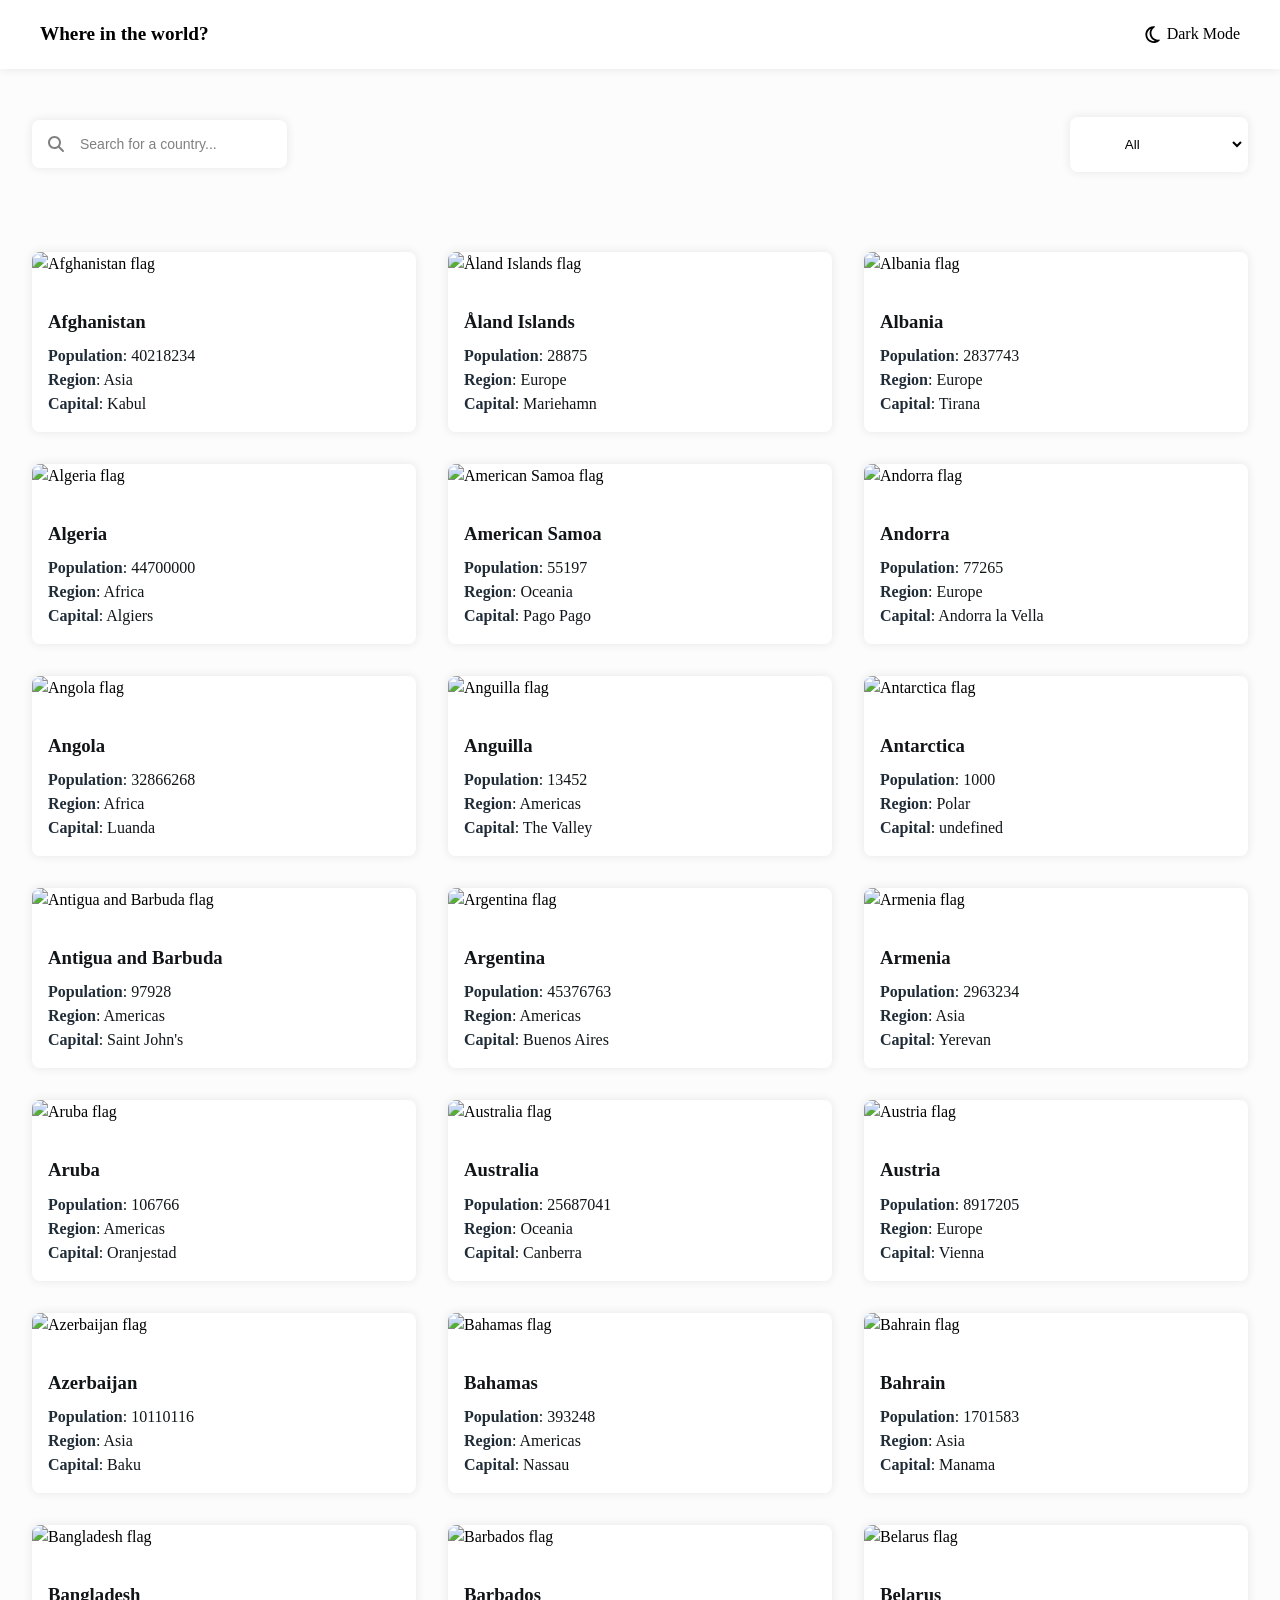
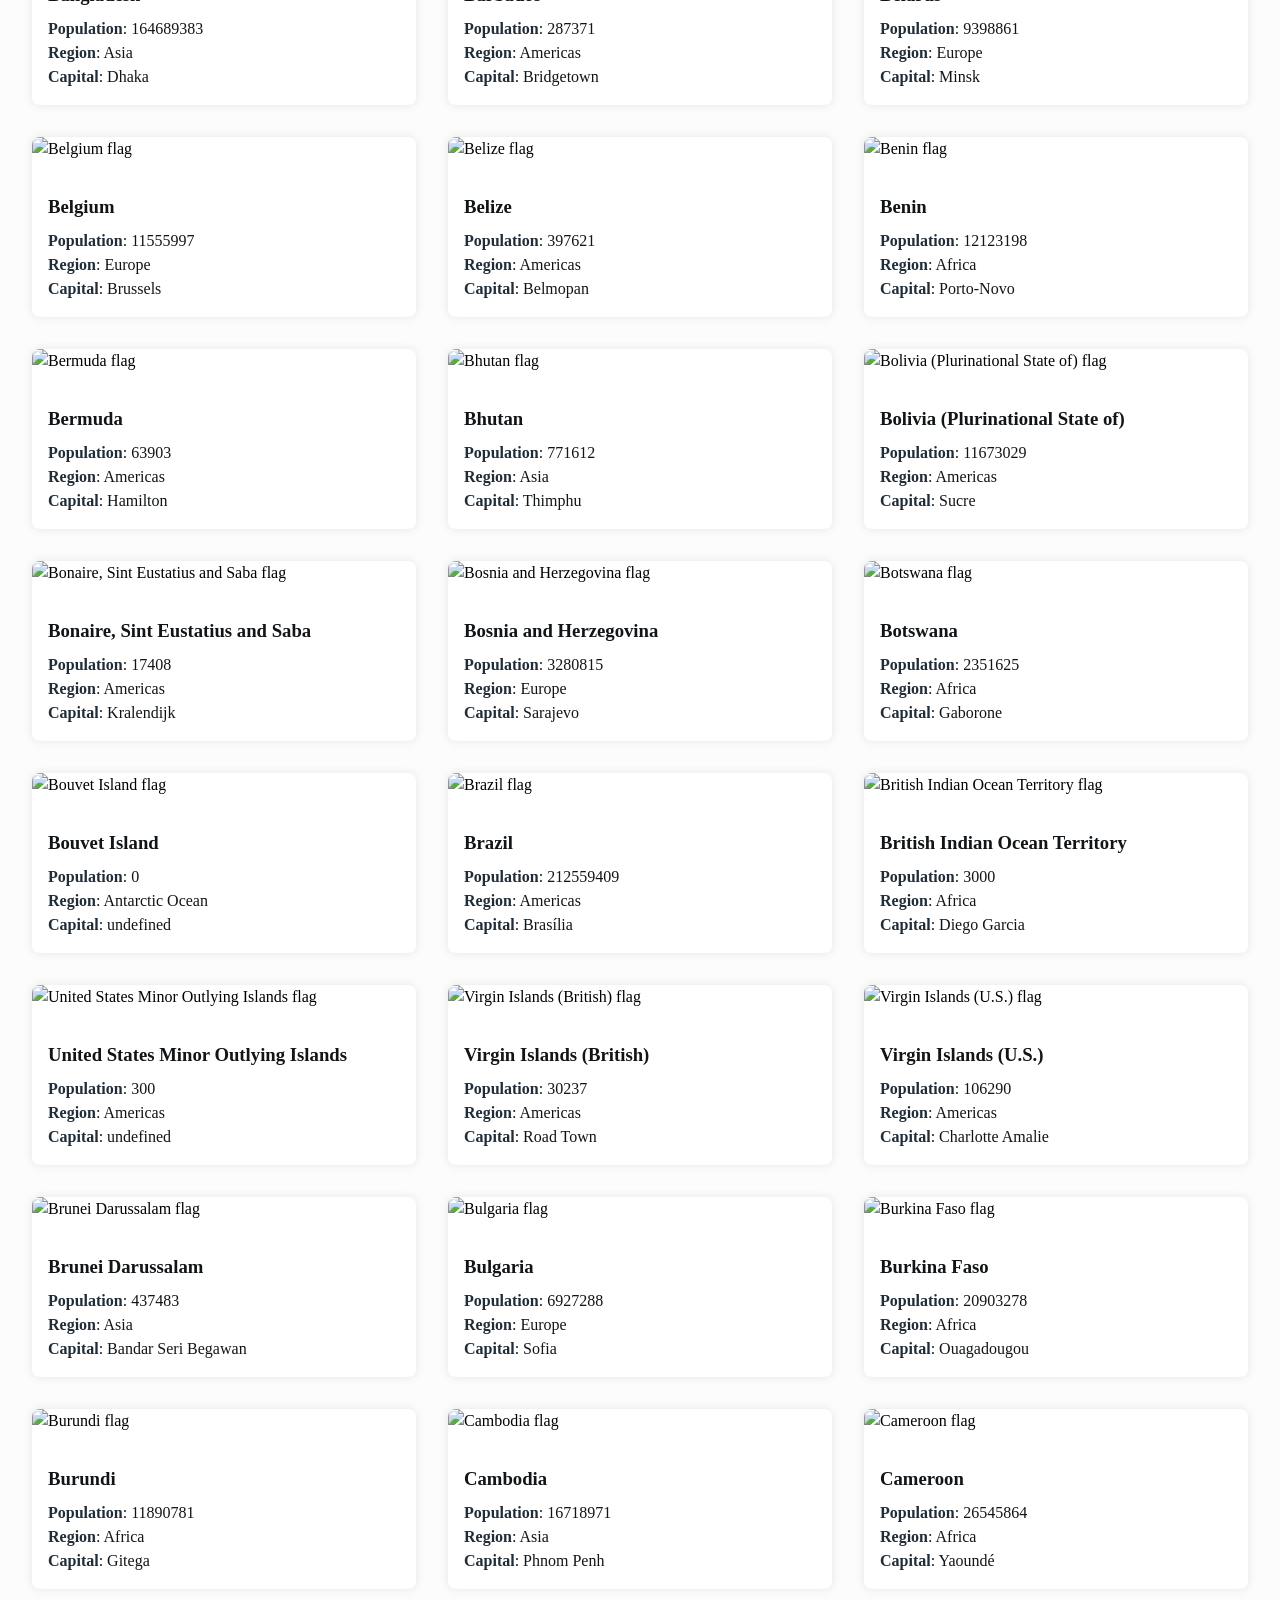
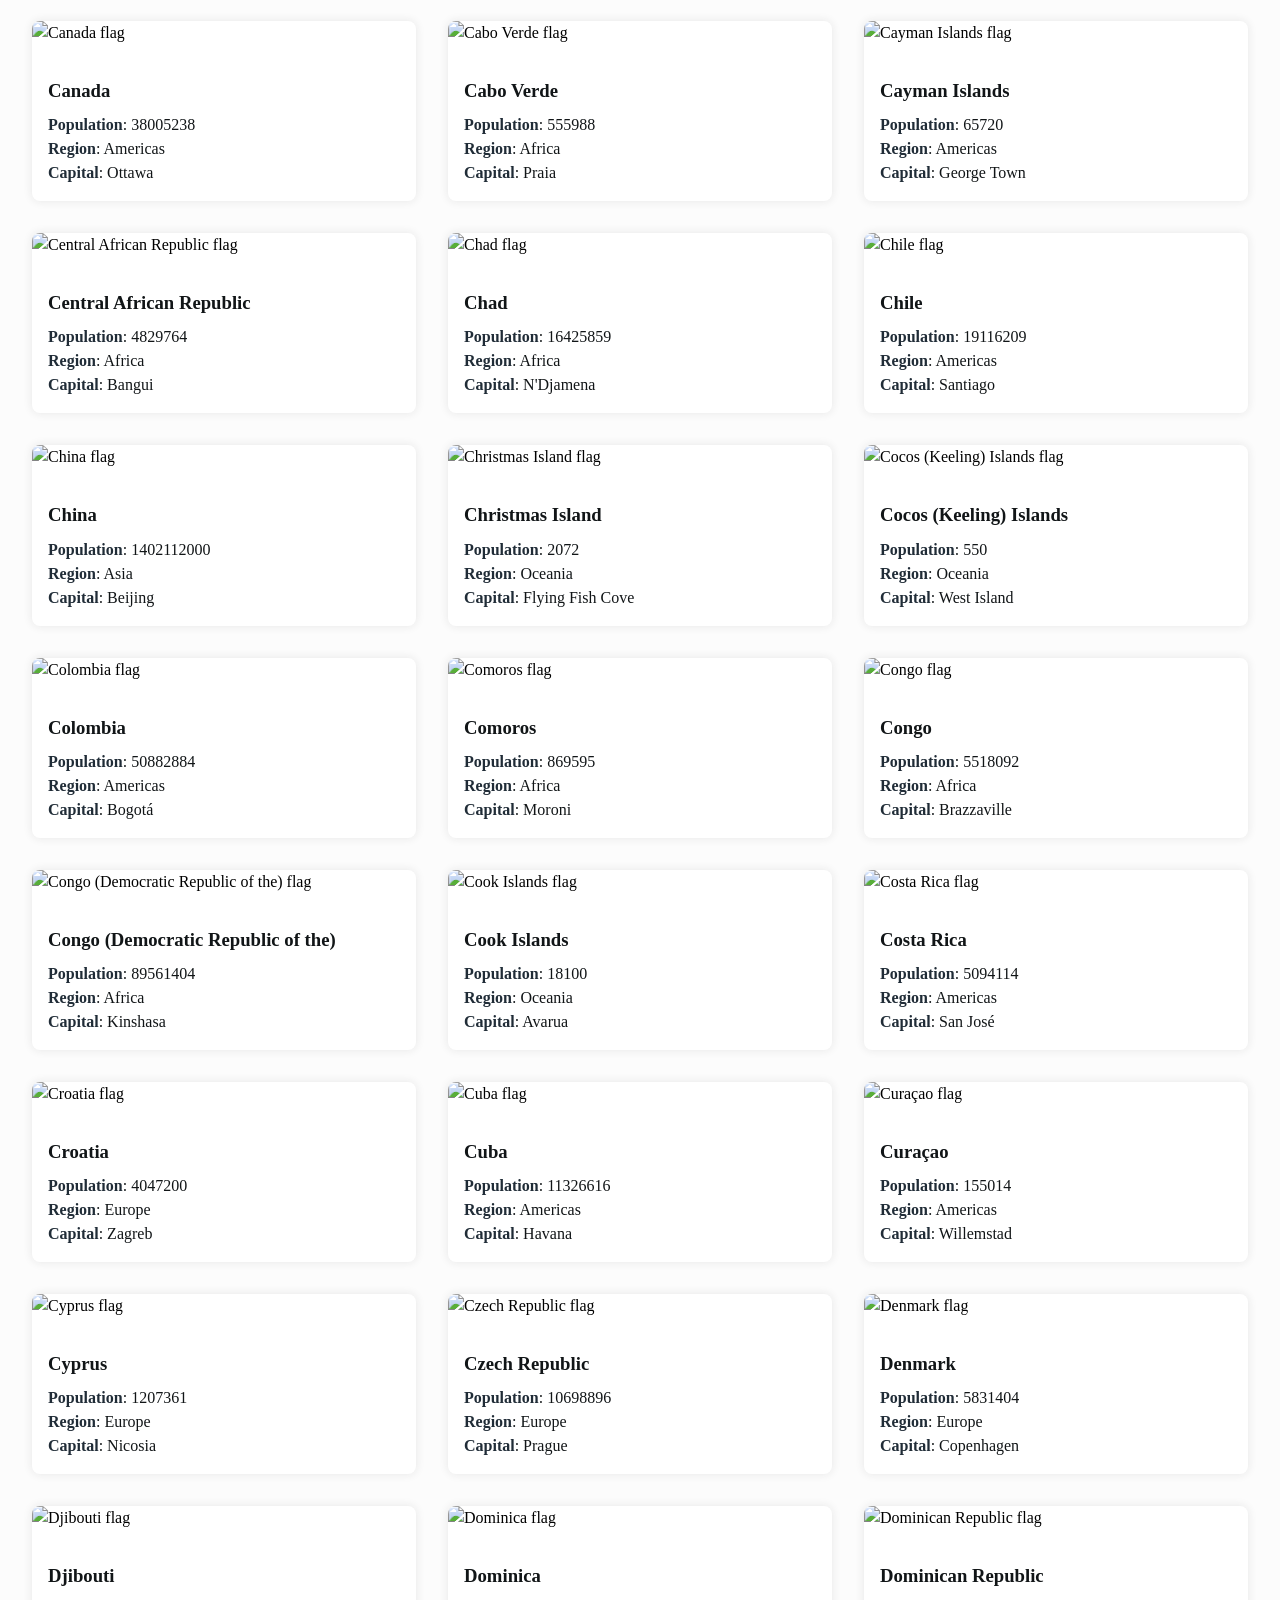
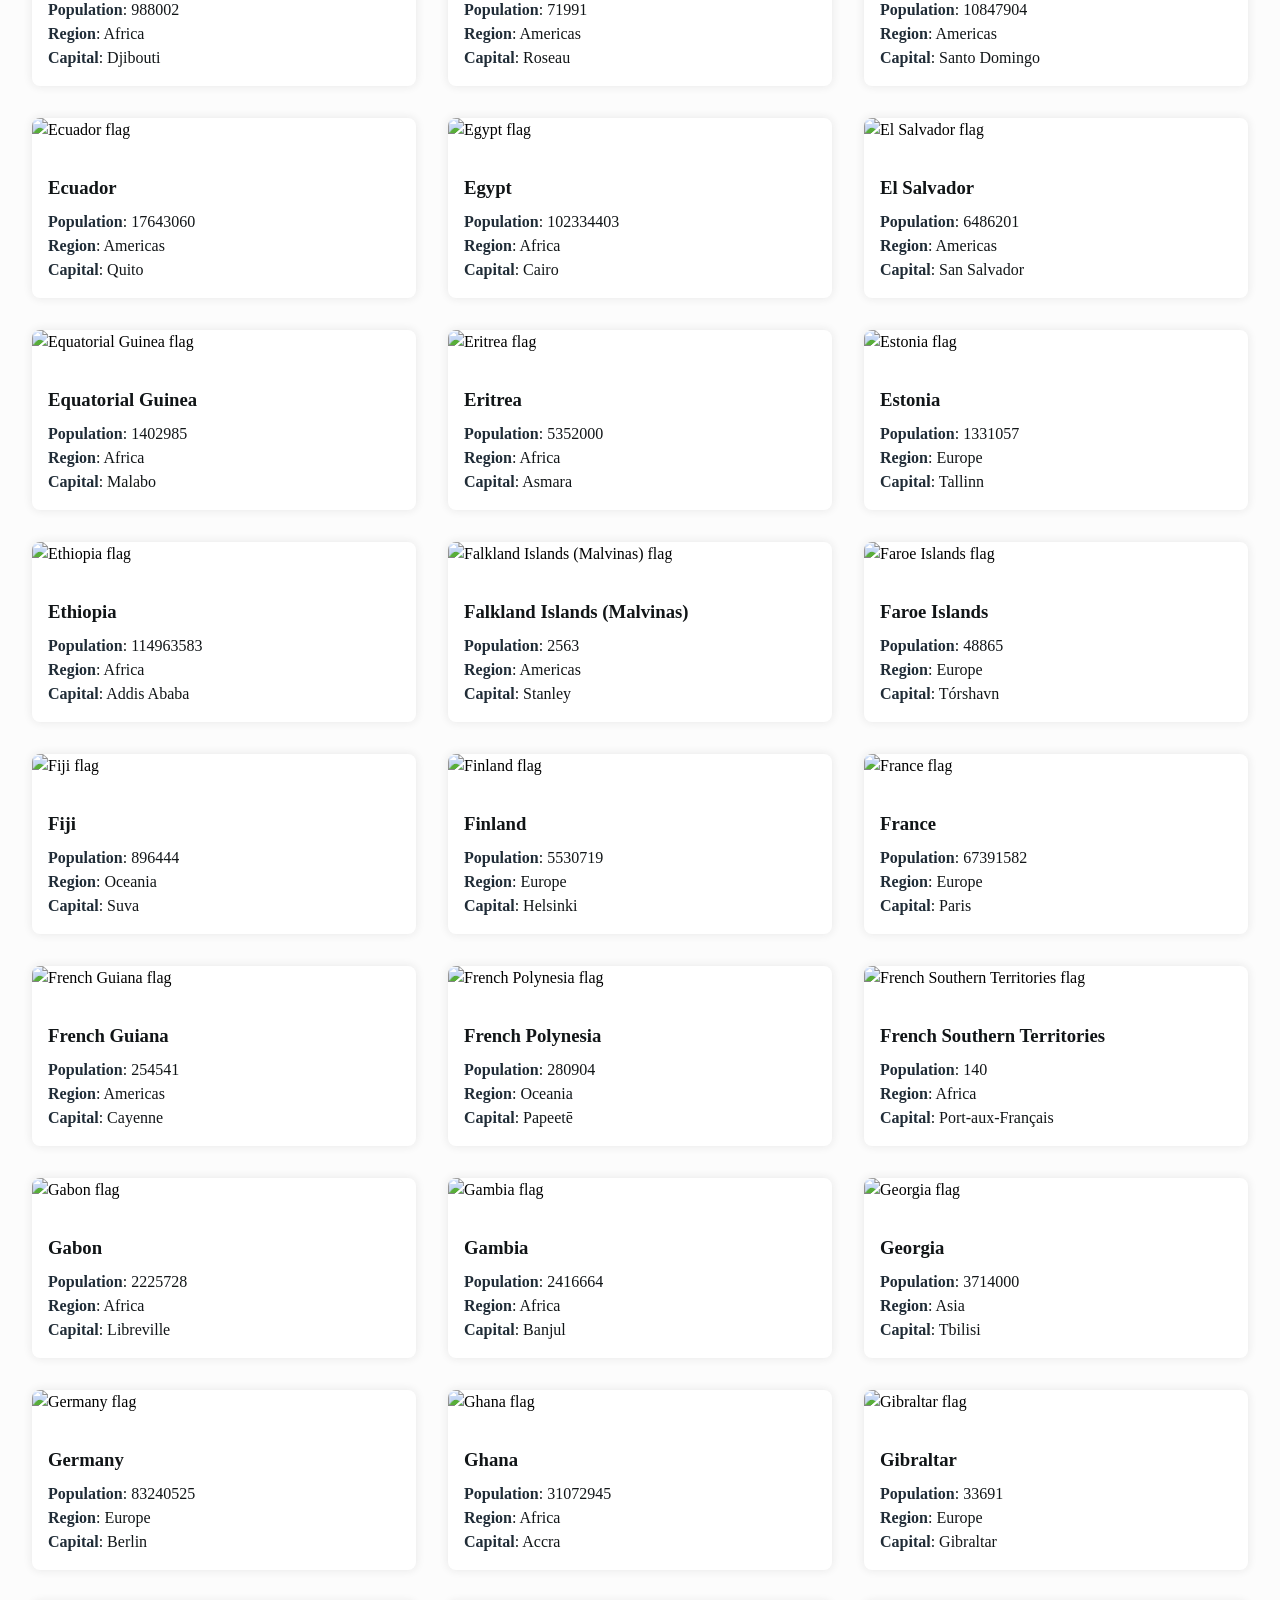
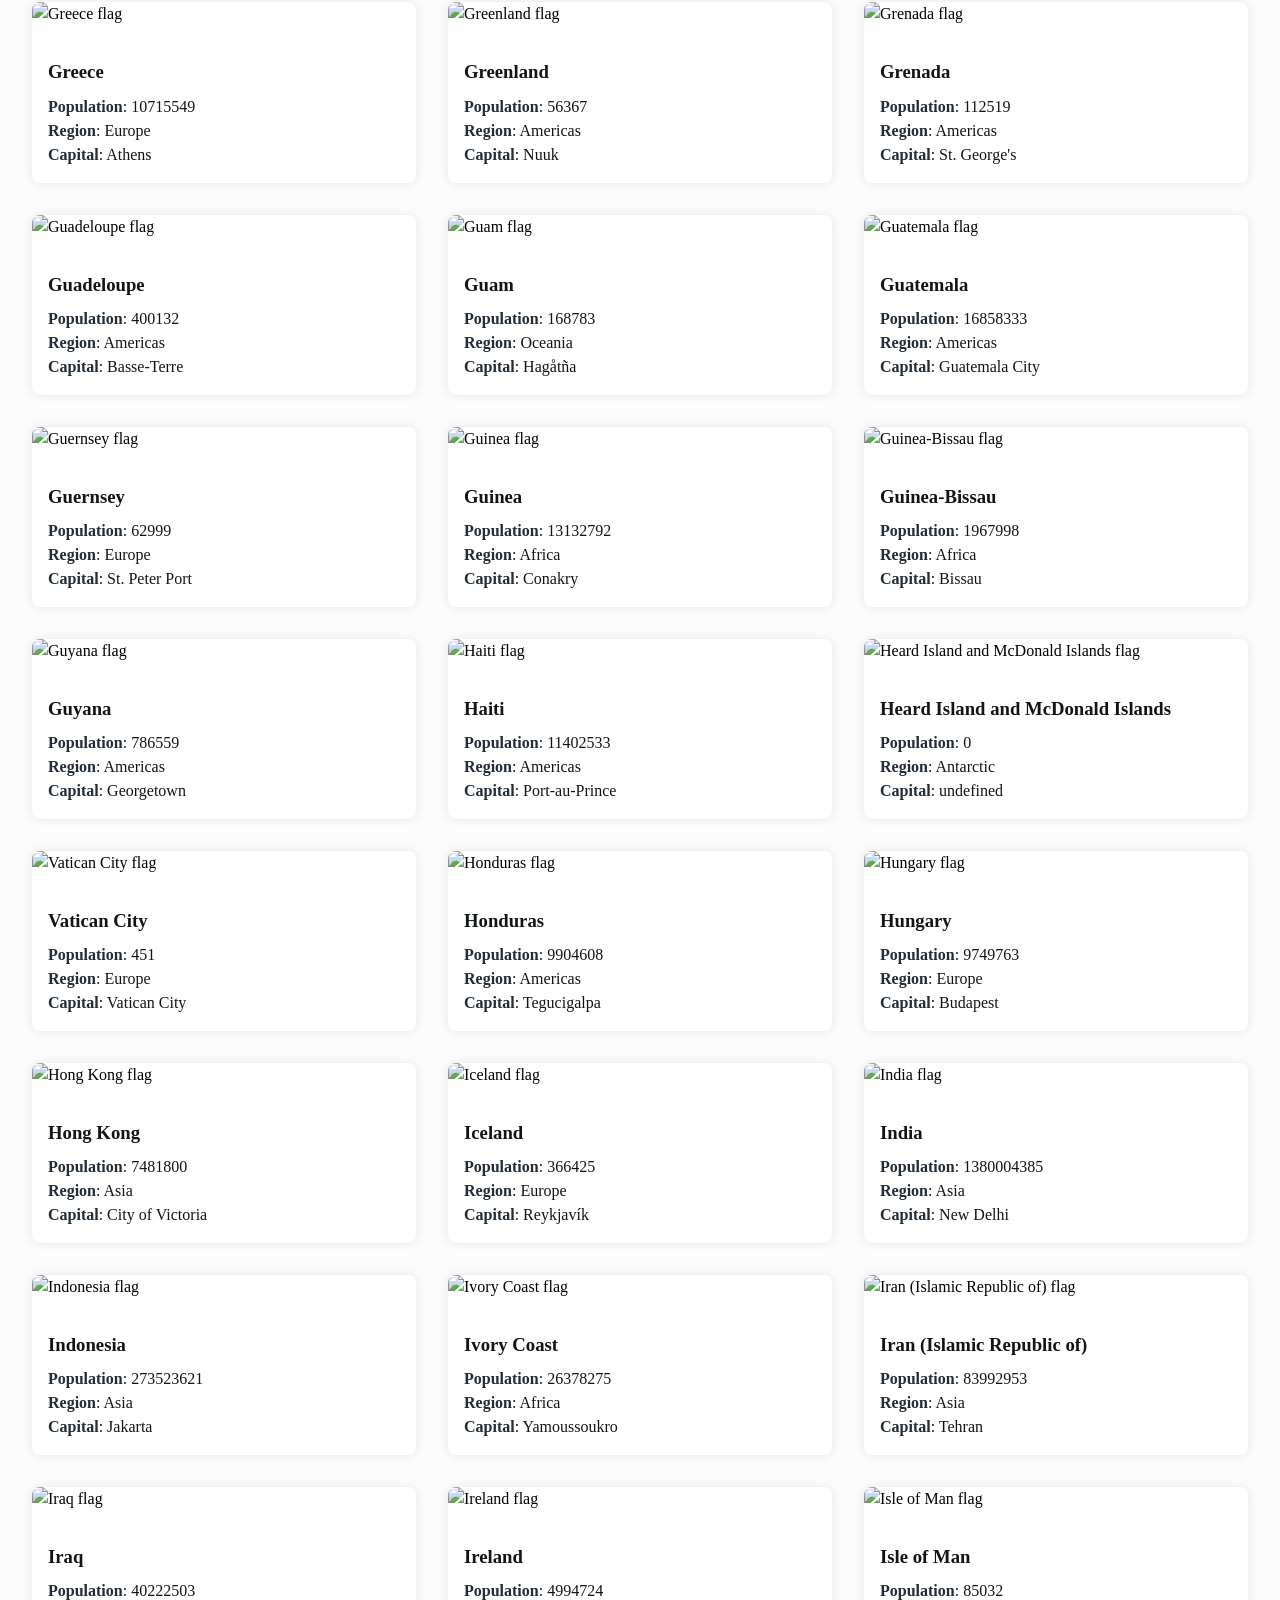
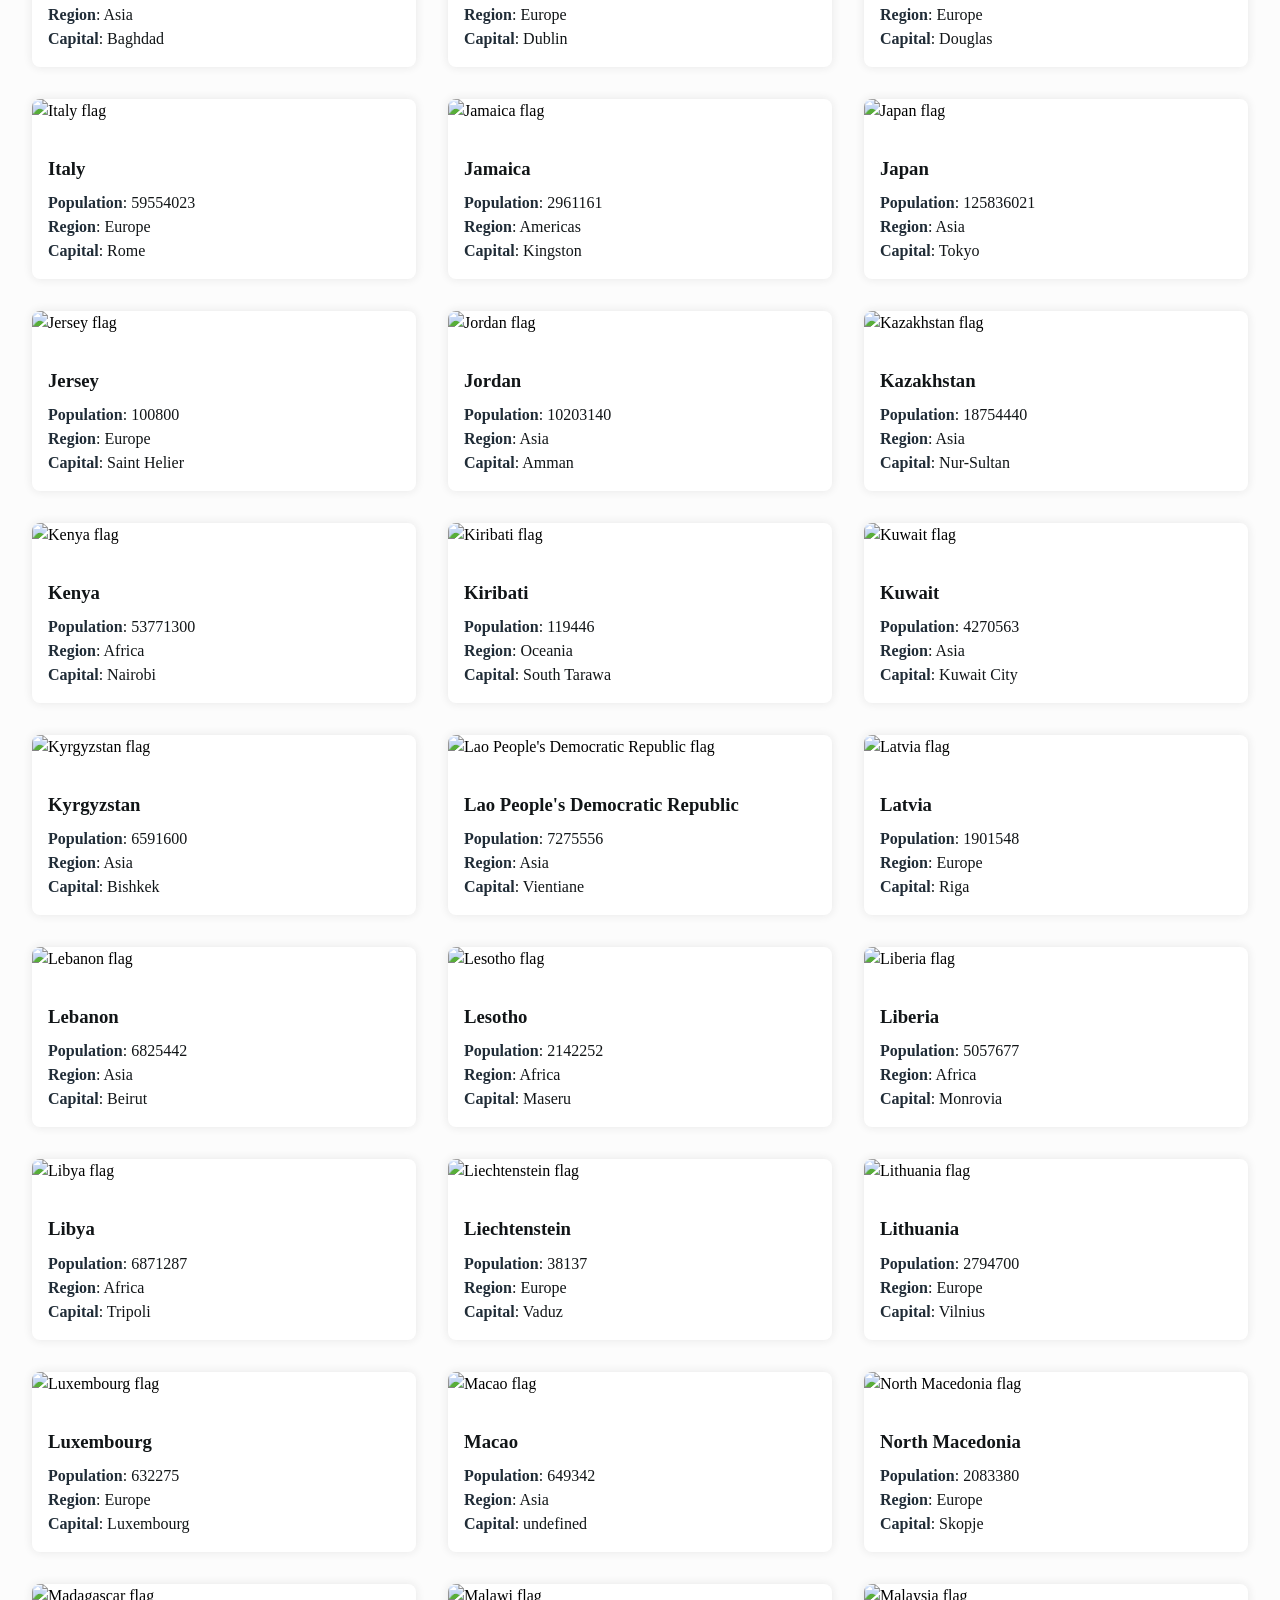
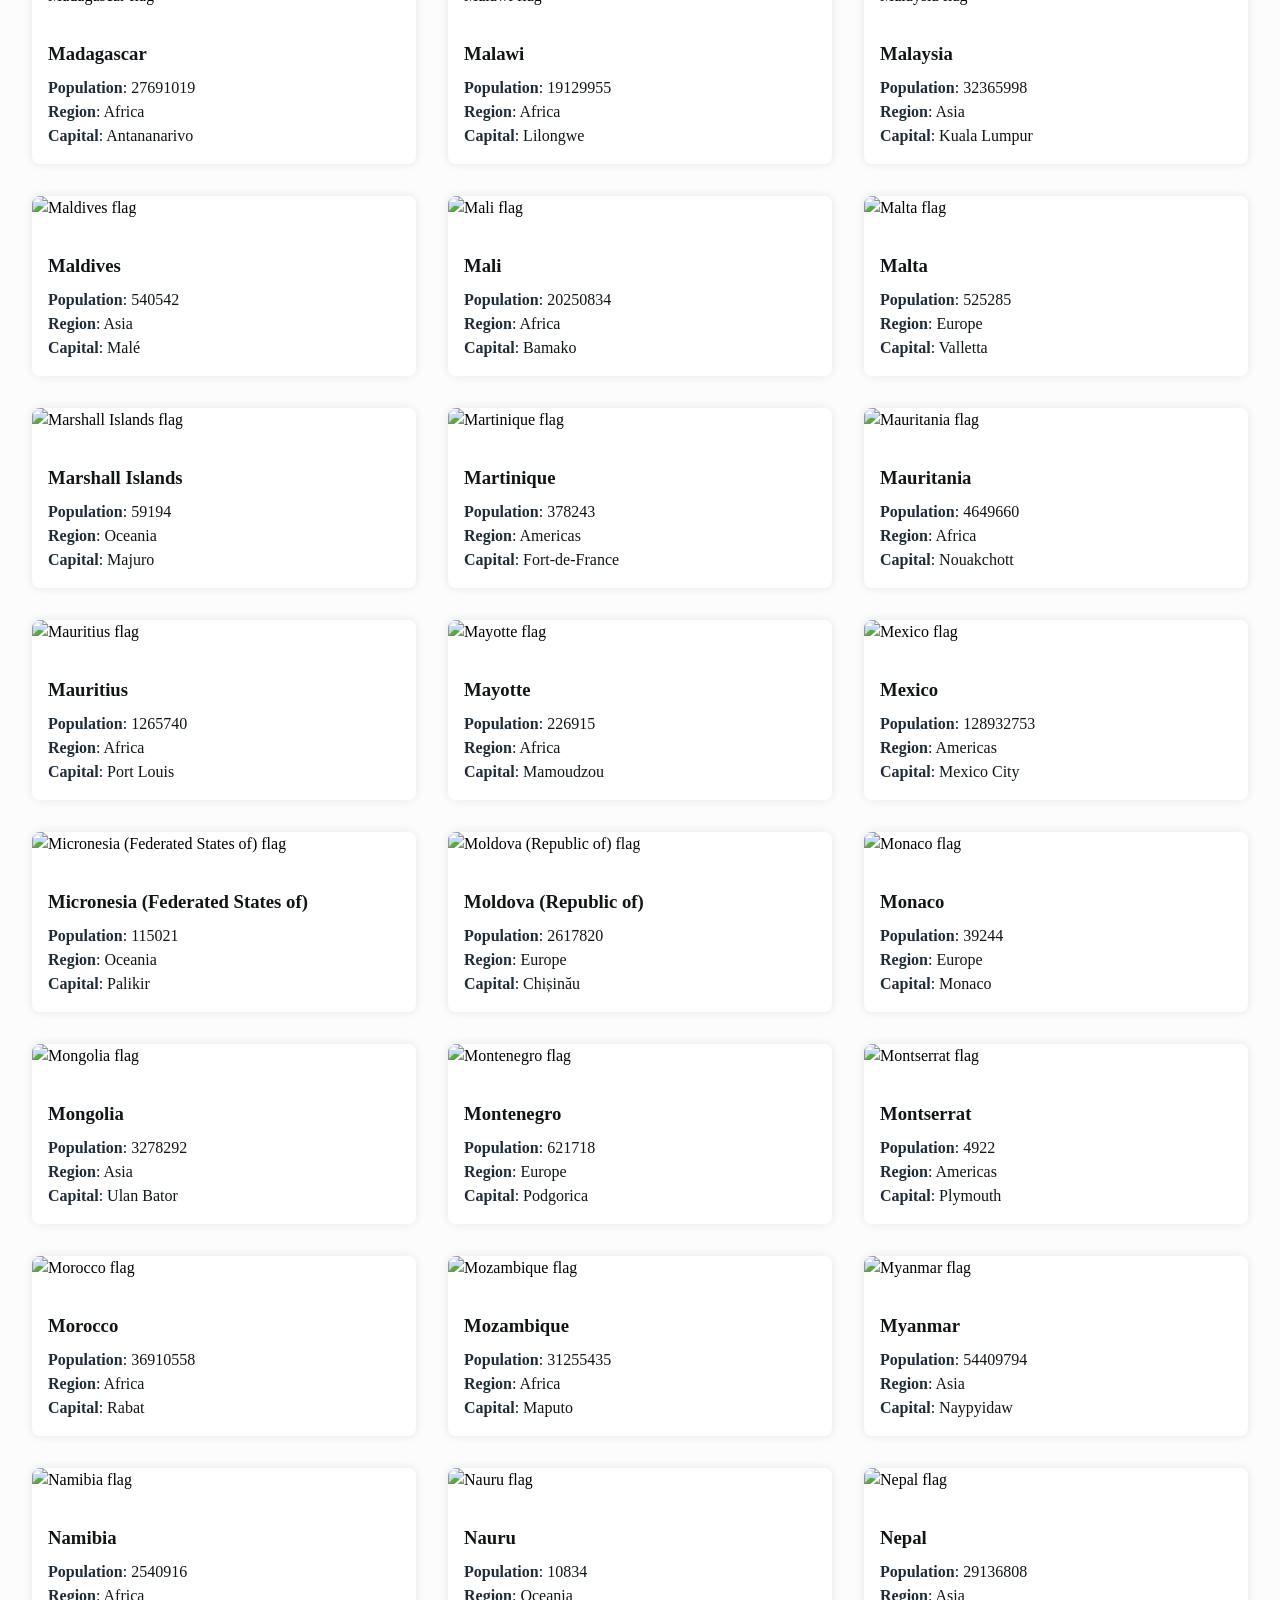
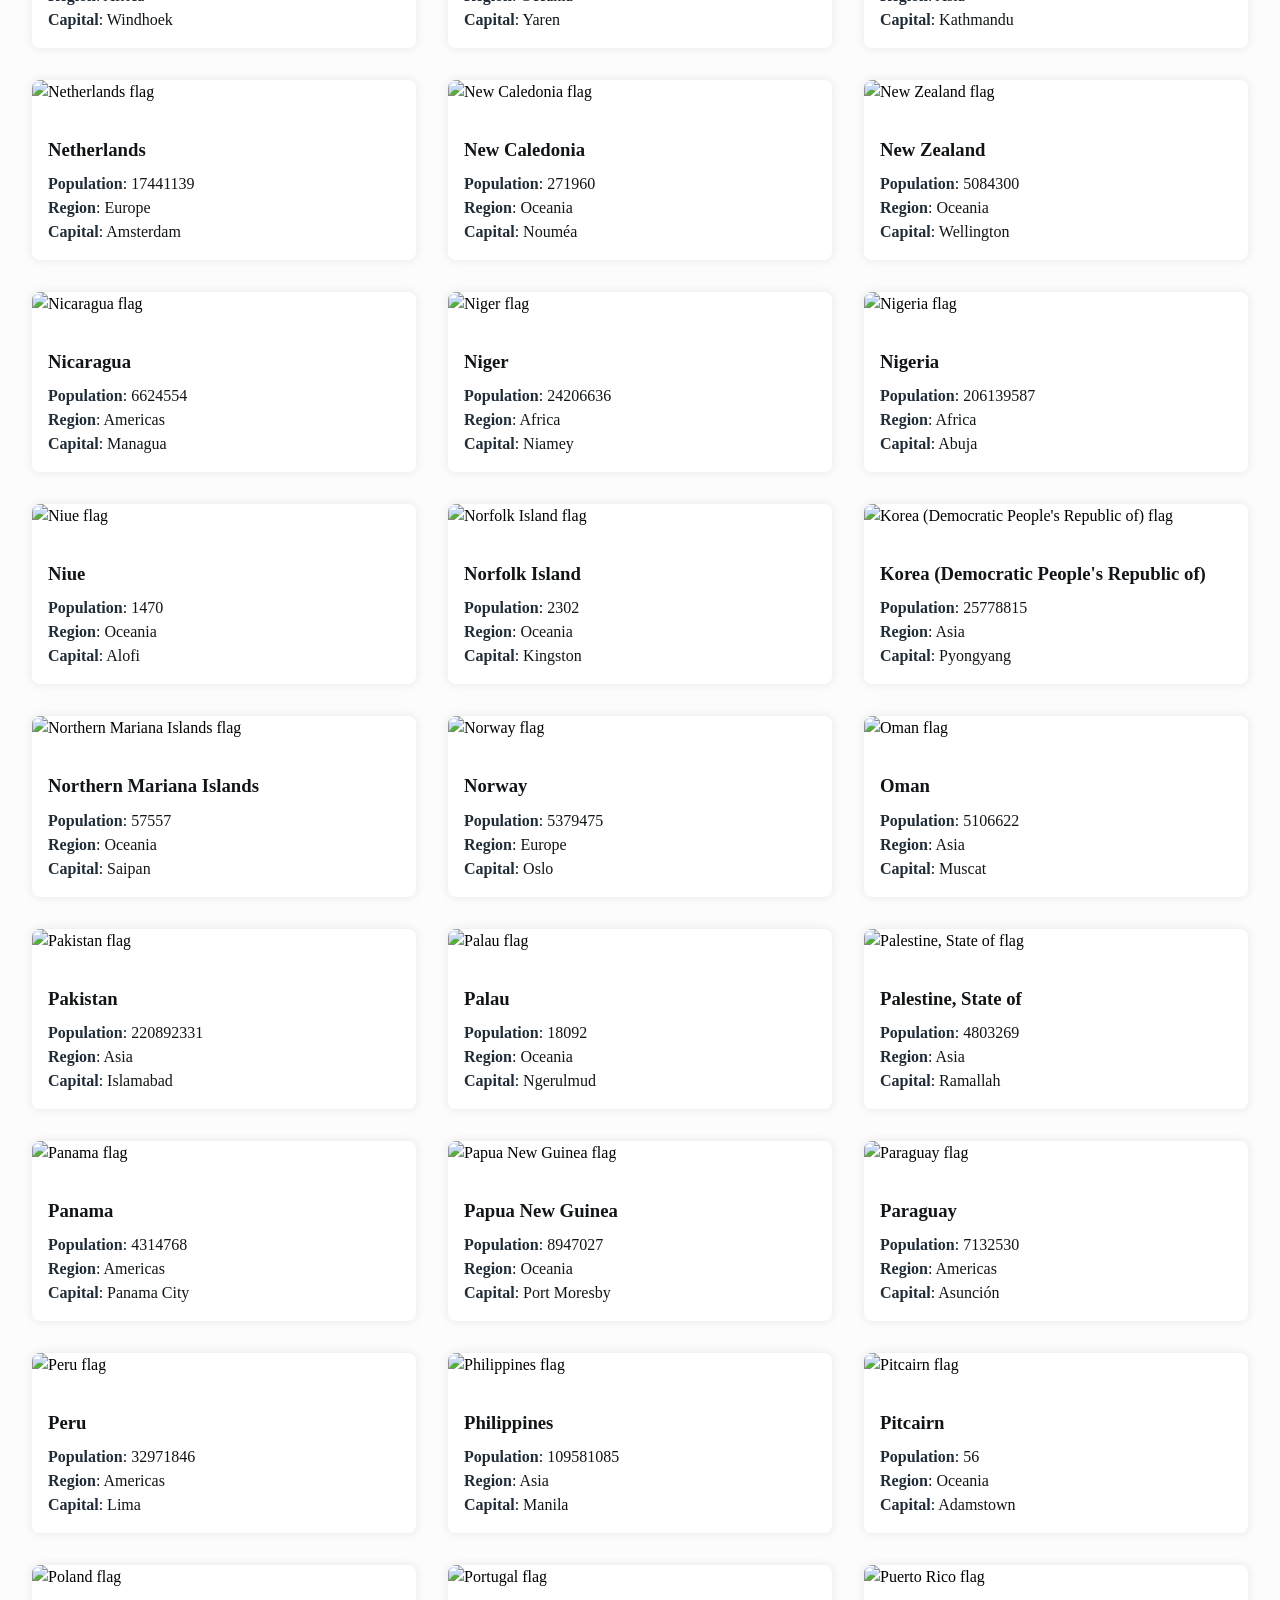
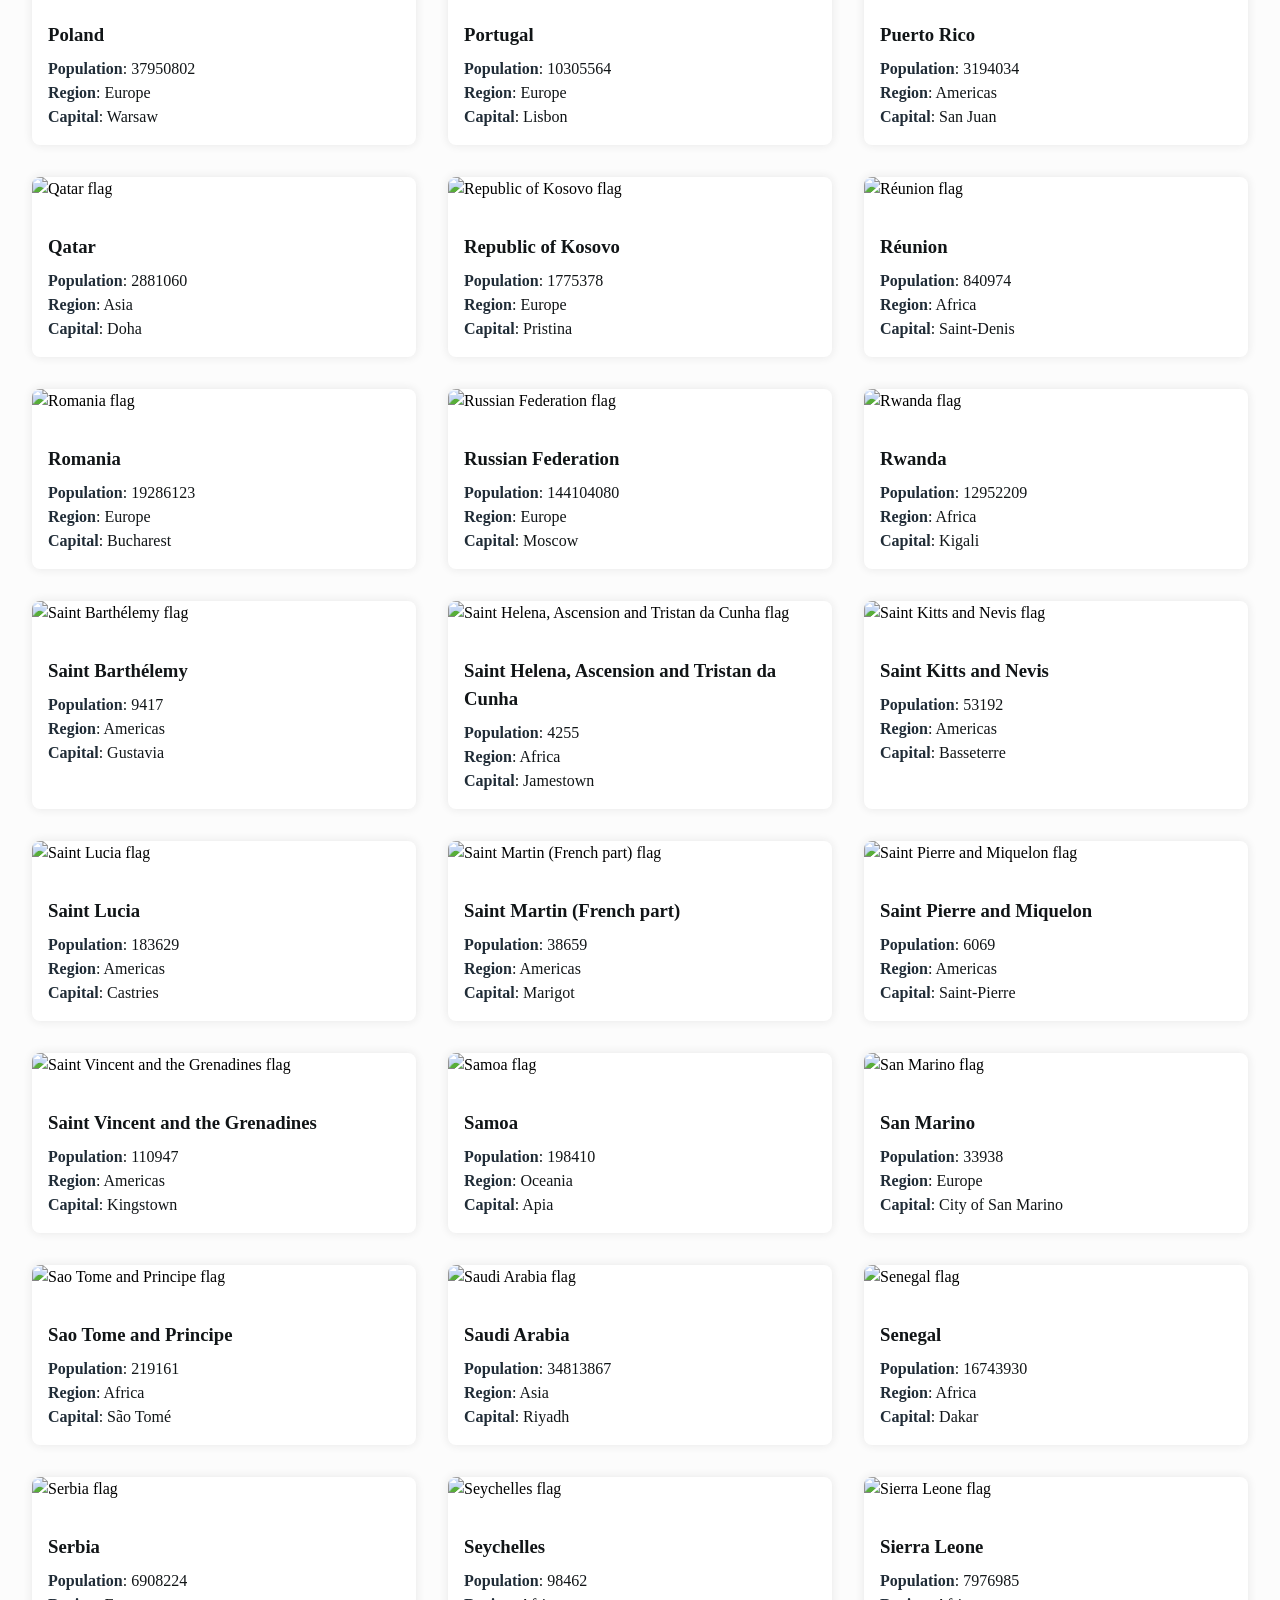
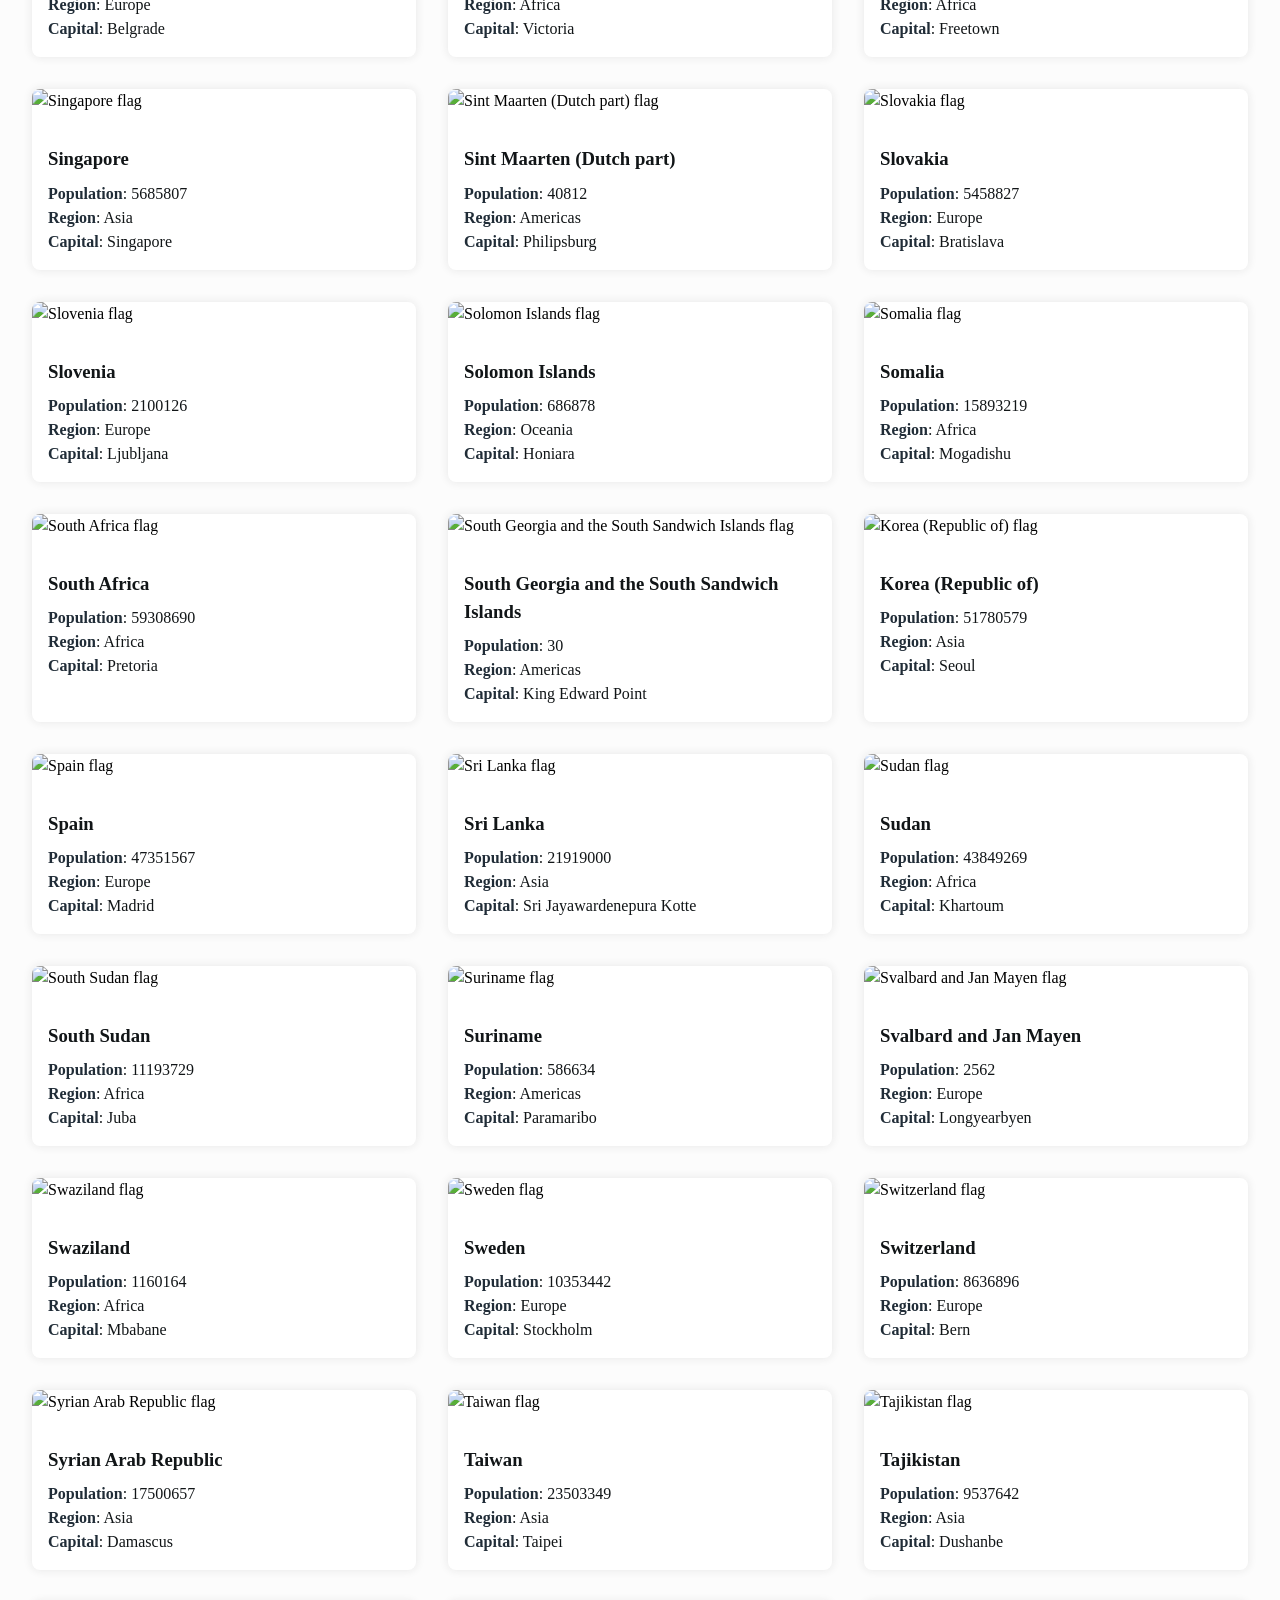
==== detailed.html @ 8eabb477 "Upload First Page" ====
<!DOCTYPE html>
<html class="detailed" lang="en">
  <head>
    <meta name="viewport" content="width=device-width, initial-scale=1.0">
    <meta charset="UTF-8">
    <meta name="robots" content="index, follow">
    <meta name="googlebot" content="index, follow">
    <meta name="keywards" content="HTML, CSS, JavaScript, Rest country API, API, Coutries">
    <meta name="discreption" content="This is a simple website that uses the Rest country API to display information about countries.">
    <meta name="author" content="Omar Matar">
    <link rel="preload" as="style" href="./fontawesome-free/css/all.min.css" onload="this.onload=null;this.rel='stylesheet'">
    <link rel="preload" as="style" href="./css/style.css" onload="this.onload=null;this.rel='stylesheet'">
  </head>
  <body>
    <header>
      <div class="text">Where in the world?</div>
      <div class="mode"><i class="fa-regular fa-moon"></i> Dark Mode</div>
    </header>
    <div class="search-container">
      <div class="search-input">
        <input type="text" placeholder="Search for a country..." id="search"><i class="fas fa-search"></i>
      </div>
      <div class="search-select">
        <select id="select" name="filter">
          <option value="">All</option>
          <option value="africa">Africa</option>
          <option value="americas">Americas</option>
          <option value="asia">Asia</option>
          <option value="europe">Europe</option>
          <option value="oceania">Oceania</option>
        </select>
      </div>
    </div>
    <div class="countries"></div>
  </body>
  <script src="./fontawesome-free/js/all.min.js" defer></script>
  <script src="./js/jquery-3.7.1.min.js" defer></script>
  <script src="./js/main.js" defer></script>
</html>
---- css/style.css ----
* {
  margin: 0;
  padding: 0;
  box-sizing: border-box;
  transition: 0.3s;
  scroll-behavior: smooth; }

:root,
body {
  font-family: "https://fonts.google.com/specimen/Nunito+Sans";
  font-weight: 300;
  color: #000;
  background-color: #fcfcfc;
  line-height: 1.5;
  min-height: 100vh; }
  :root header,
  body header {
    background-color: #ffffff;
    box-shadow: 0 0px 10px #e6e6e6; }
  :root .countries .country,
  body .countries .country {
    background-color: #ffffff;
    box-shadow: 0 0px 10px #e6e6e6; }
    :root .countries .country:hover,
    body .countries .country:hover {
      box-shadow: 0 0px 10px #cccccc;
      transform: translateY(-2px); }
    :root .countries .country .info *,
    body .countries .country .info * {
      color: #111517; }
    :root .countries .country .info span,
    body .countries .country .info span {
      font-weight: 600;
      color: #202c37; }
  :root .search-container .search-input input,
  body .search-container .search-input input {
    background-color: #ffffff;
    color: #111517;
    box-shadow: 0 0px 10px #e6e6e6; }
    :root .search-container .search-input input:focus, :root .search-container .search-input input:hover,
    body .search-container .search-input input:focus,
    body .search-container .search-input input:hover {
      outline: none;
      box-shadow: 0 0px 10px #cccccc; }
    :root .search-container .search-input input::placeholder,
    body .search-container .search-input input::placeholder {
      color: #808080; }
  :root .search-container .search-input svg,
  body .search-container .search-input svg {
    color: #808080; }
  :root .search-container .search-select,
  body .search-container .search-select {
    background-color: #ffffff;
    box-shadow: 0 0px 10px #e6e6e6; }
    :root .search-container .search-select select,
    body .search-container .search-select select {
      background-color: #ffffff; }
  :root.dark,
  body.dark {
    font-family: "https://fonts.google.com/specimen/Nunito+Sans";
    font-weight: 300;
    color: #ffffff;
    background-color: #202c37;
    line-height: 1.5; }
    :root.dark header,
    body.dark header {
      background-color: #2b3945;
      box-shadow: 0 0px 10px #171f26; }
    :root.dark .search-container .search-input input,
    body.dark .search-container .search-input input {
      background-color: #2b3945;
      color: #fcfcfc;
      box-shadow: 0 0px 10px #171f27; }
      :root.dark .search-container .search-input input:focus, :root.dark .search-container .search-input input:hover,
      body.dark .search-container .search-input input:focus,
      body.dark .search-container .search-input input:hover {
        outline: none;
        box-shadow: 0 0px 10px #0d1217; }
      :root.dark .search-container .search-input input::placeholder,
      body.dark .search-container .search-input input::placeholder {
        color: #ffffff; }
    :root.dark .search-container .search-input svg,
    body.dark .search-container .search-input svg {
      color: #ffffff; }
    :root.dark .search-container .search-select,
    body.dark .search-container .search-select {
      background-color: #2b3945;
      box-shadow: 0 0px 10px #171f26; }
      :root.dark .search-container .search-select select,
      body.dark .search-container .search-select select {
        background-color: #2b3945;
        color: #ffffff; }
    :root.dark .countries .country,
    body.dark .countries .country {
      background-color: #2b3945;
      box-shadow: 0 0px 10px #0d1217; }
      :root.dark .countries .country:hover,
      body.dark .countries .country:hover {
        box-shadow: 0 0px 10px black;
        transform: translateY(-2px); }
      :root.dark .countries .country .info *,
      body.dark .countries .country .info * {
        color: #e3e3e3; }
      :root.dark .countries .country .info span,
      body.dark .countries .country .info span {
        font-weight: 600;
        color: #ffffff; }

header {
  display: flex;
  justify-content: space-between;
  align-items: center;
  padding: 1.25rem 2.5rem;
  position: sticky;
  top: 0;
  z-index: 100; }
  header .text {
    font-size: 1.2rem;
    font-weight: 800; }
  header .mode {
    cursor: pointer;
    display: flex;
    align-items: center;
    gap: 5px;
    user-select: none; }
    header .mode svg {
      width: 1.2rem;
      height: 1.2rem; }

.search-container {
  display: flex;
  justify-content: space-between;
  align-items: center;
  padding: 3rem 2rem; }
  .search-container .search-input {
    width: fit-content;
    position: relative; }
    .search-container .search-input input {
      width: 100%;
      padding: 1rem 2rem 1rem 3rem;
      border-radius: 0.5rem;
      font-size: 14px;
      border: none; }
    .search-container .search-input svg {
      position: absolute;
      left: 1rem;
      top: 50%;
      transform: translateY(-50%); }
  .search-container .search-select {
    padding: .2rem .2rem;
    border-radius: 0.5rem; }
    .search-container .search-select select {
      padding: 1rem 3rem;
      border: none;
      outline: none; }
      .search-container .search-select select:focus {
        outline: none; }

.countries {
  display: grid;
  grid-template-columns: repeat(auto-fit, minmax(300px, 0.5fr));
  gap: 2rem;
  padding: 2rem; }
  @media (max-width: 768px) {
    .countries {
      grid-template-columns: repeat(auto-fit, minmax(250px, 1fr)); } }
  .countries .country {
    border-radius: 0.5rem;
    cursor: pointer;
    transition: all 0.3s ease; }
    .countries .country img {
      width: 100%;
      height: auto;
      border-radius: 0.5rem;
      margin-bottom: 1rem; }
    .countries .country .info {
      padding: 1rem; }
      .countries .country .info h3 {
        font-weight: 800;
        margin-bottom: .5rem; }
      .countries .country .info p {
        font-weight: 300;
        color: #808080; }

/*# sourceMappingURL=style.css.map */
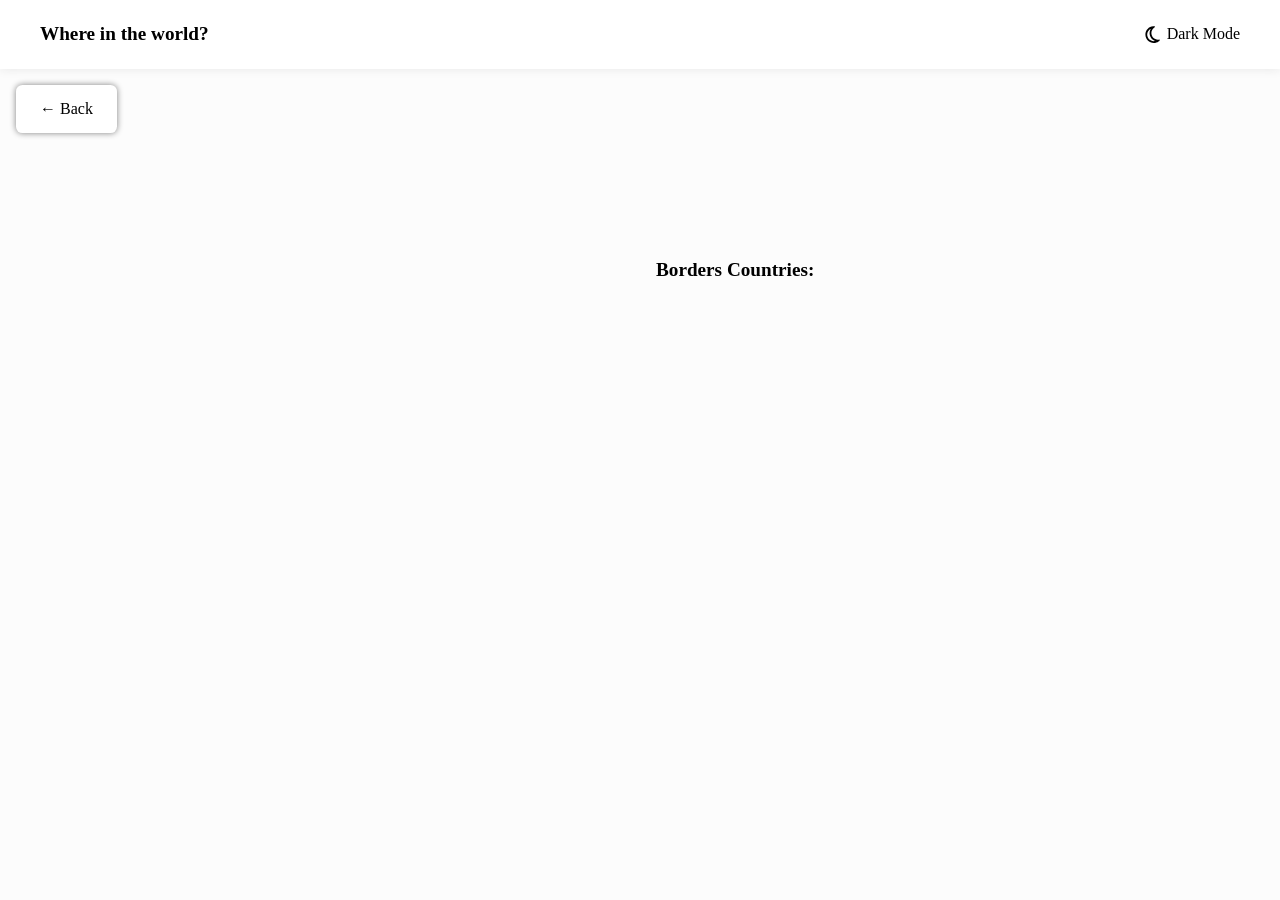
==== commit 1cf97d2b: "uploading the details page and some features." ====
--- a/detailed.html
+++ b/detailed.html
@@ -1,5 +1,5 @@
 <!DOCTYPE html>
-<html class="detailed" lang="en">
+<html class="details" lang="en">
   <head>
     <meta name="viewport" content="width=device-width, initial-scale=1.0">
     <meta charset="UTF-8">
@@ -16,22 +16,30 @@
       <div class="text">Where in the world?</div>
       <div class="mode"><i class="fa-regular fa-moon"></i> Dark Mode</div>
     </header>
-    <div class="search-container">
-      <div class="search-input">
-        <input type="text" placeholder="Search for a country..." id="search"><i class="fas fa-search"></i>
-      </div>
-      <div class="search-select">
-        <select id="select" name="filter">
-          <option value="">All</option>
-          <option value="africa">Africa</option>
-          <option value="americas">Americas</option>
-          <option value="asia">Asia</option>
-          <option value="europe">Europe</option>
-          <option value="oceania">Oceania</option>
-        </select>
+    <div class="back">&larr; Back</div>
+    <div class="details">
+      <div class="image"><img loading="lazy"></div>
+      <div class="info">
+        <div class="name"></div>
+        <div class="country-info">
+          <div class="country-details">
+            <div class="native-name"></div>
+            <div class="population"></div>
+            <div class="region"></div>
+            <div class="sub-region"></div>
+            <div class="capital"></div>
+          </div>
+          <div class="country-meta">
+            <div class="top-level-domain"></div>
+            <div class="currencies"></div>
+            <div class="languages"></div>
+          </div>
+        </div>
+        <div class="country-borders"><span>Borders Countries:</span>
+          <div class="borders"></div>
+        </div>
       </div>
     </div>
-    <div class="countries"></div>
   </body>
   <script src="./fontawesome-free/js/all.min.js" defer></script>
   <script src="./js/jquery-3.7.1.min.js" defer></script>
--- a/css/style.css
+++ b/css/style.css
@@ -12,7 +12,8 @@
   color: #000;
   background-color: #fcfcfc;
   line-height: 1.5;
-  min-height: 100vh; }
+  min-height: 100vh;
+  max-width: 100vw; }
   :root header,
   body header {
     background-color: #ffffff;
@@ -127,59 +128,164 @@
       width: 1.2rem;
       height: 1.2rem; }
 
-.search-container {
+html.index, html.index body {
+  font-size: 14px; }
+html.index body {
+  padding-bottom: 1rem; }
+html.index .search-container {
   display: flex;
   justify-content: space-between;
   align-items: center;
-  padding: 3rem 2rem; }
-  .search-container .search-input {
+  padding: 3rem 2rem;
+  gap: 1rem; }
+  @media (max-width: 978px) {
+    html.index .search-container {
+      flex-direction: column; } }
+  html.index .search-container .search-input {
     width: fit-content;
     position: relative; }
-    .search-container .search-input input {
+    html.index .search-container .search-input input {
       width: 100%;
       padding: 1rem 2rem 1rem 3rem;
       border-radius: 0.5rem;
       font-size: 14px;
       border: none; }
-    .search-container .search-input svg {
+    html.index .search-container .search-input svg {
       position: absolute;
       left: 1rem;
       top: 50%;
       transform: translateY(-50%); }
-  .search-container .search-select {
+  html.index .search-container .search-select {
     padding: .2rem .2rem;
     border-radius: 0.5rem; }
-    .search-container .search-select select {
+    html.index .search-container .search-select select {
       padding: 1rem 3rem;
       border: none;
       outline: none; }
-      .search-container .search-select select:focus {
+      html.index .search-container .search-select select:focus {
         outline: none; }
-
-.countries {
+html.index .countries {
   display: grid;
   grid-template-columns: repeat(auto-fit, minmax(300px, 0.5fr));
   gap: 2rem;
   padding: 2rem; }
   @media (max-width: 768px) {
-    .countries {
+    html.index .countries {
       grid-template-columns: repeat(auto-fit, minmax(250px, 1fr)); } }
-  .countries .country {
+  html.index .countries .country {
     border-radius: 0.5rem;
     cursor: pointer;
     transition: all 0.3s ease; }
-    .countries .country img {
+    html.index .countries .country img {
       width: 100%;
       height: auto;
       border-radius: 0.5rem;
       margin-bottom: 1rem; }
-    .countries .country .info {
+    html.index .countries .country .info {
       padding: 1rem; }
-      .countries .country .info h3 {
+      html.index .countries .country .info h3 {
         font-weight: 800;
         margin-bottom: .5rem; }
-      .countries .country .info p {
+      html.index .countries .country .info p {
         font-weight: 300;
         color: #808080; }
+html.index .more {
+  width: 30%;
+  padding: 1rem 2rem;
+  cursor: pointer;
+  margin: auto;
+  text-align: center;
+  border-radius: .5rem;
+  backdrop-filter: brightness(0.9); }
+  html.index .more:hover {
+    backdrop-filter: brightness(0.6); }
+
+html.details, html.details body {
+  font-size: 16px; }
+html.details body .borders > * {
+  background-color: #ffffff;
+  box-shadow: 0 0 6px #808080; }
+html.details body .back {
+  background-color: #ffffff;
+  box-shadow: 0 0 6px #808080; }
+  html.details body .back:hover {
+    background-color: #e6e6e6;
+    box-shadow: 0 0 6px #676767; }
+html.details body.dark .borders > * {
+  background-color: #2b3945;
+  box-shadow: 0 0 6px #111517; }
+html.details body.dark .back {
+  background-color: #2b3945;
+  box-shadow: 0 0 6px #111517; }
+  html.details body.dark .back:hover {
+    background-color: #171f26;
+    box-shadow: 0 0 6px black; }
+html.details .back {
+  width: fit-content;
+  padding: .75rem 1.5rem;
+  cursor: pointer;
+  margin: 1rem;
+  text-align: center;
+  border-radius: .4rem; }
+html.details .details {
+  display: flex;
+  gap: 2rem;
+  padding: 1.5rem 3rem;
+  align-items: center; }
+  @media (max-width: 978px) {
+    html.details .details {
+      flex-direction: column;
+      justify-content: center; } }
+  html.details .details .image {
+    flex: 1; }
+    html.details .details .image img {
+      max-width: 100%;
+      max-height: 100%; }
+  html.details .details .info {
+    flex: 1;
+    display: flex;
+    flex-direction: column;
+    gap: 2rem;
+    justify-content: space-between;
+    align-items: start; }
+    html.details .details .info .name {
+      font-weight: 800;
+      font-size: 1.5rem; }
+    html.details .details .info span {
+      font-weight: 800;
+      font-size: 1.2rem;
+      margin-bottom: 1rem; }
+    html.details .details .info .country-info {
+      display: flex;
+      justify-content: space-between;
+      align-items: start;
+      gap: 1rem; }
+      @media (max-width: 768px) {
+        html.details .details .info .country-info {
+          flex-direction: column; } }
+      html.details .details .info .country-info .country-details {
+        display: flex;
+        flex-direction: column;
+        gap: .3rem; }
+      html.details .details .info .country-info .country-meta {
+        display: flex;
+        flex-direction: column;
+        gap: .3rem; }
+    html.details .details .info .country-borders {
+      display: flex;
+      flex-wrap: wrap;
+      justify-content: center;
+      gap: 1rem; }
+      html.details .details .info .country-borders .borders {
+        display: flex;
+        gap: .5rem;
+        align-items: center;
+        flex-wrap: inherit;
+        justify-content: inherit; }
+        html.details .details .info .country-borders .borders > * {
+          padding: .3rem .6rem;
+          border-radius: .3rem;
+          font-size: 1rem;
+          font-weight: 300; }
 
 /*# sourceMappingURL=style.css.map */
